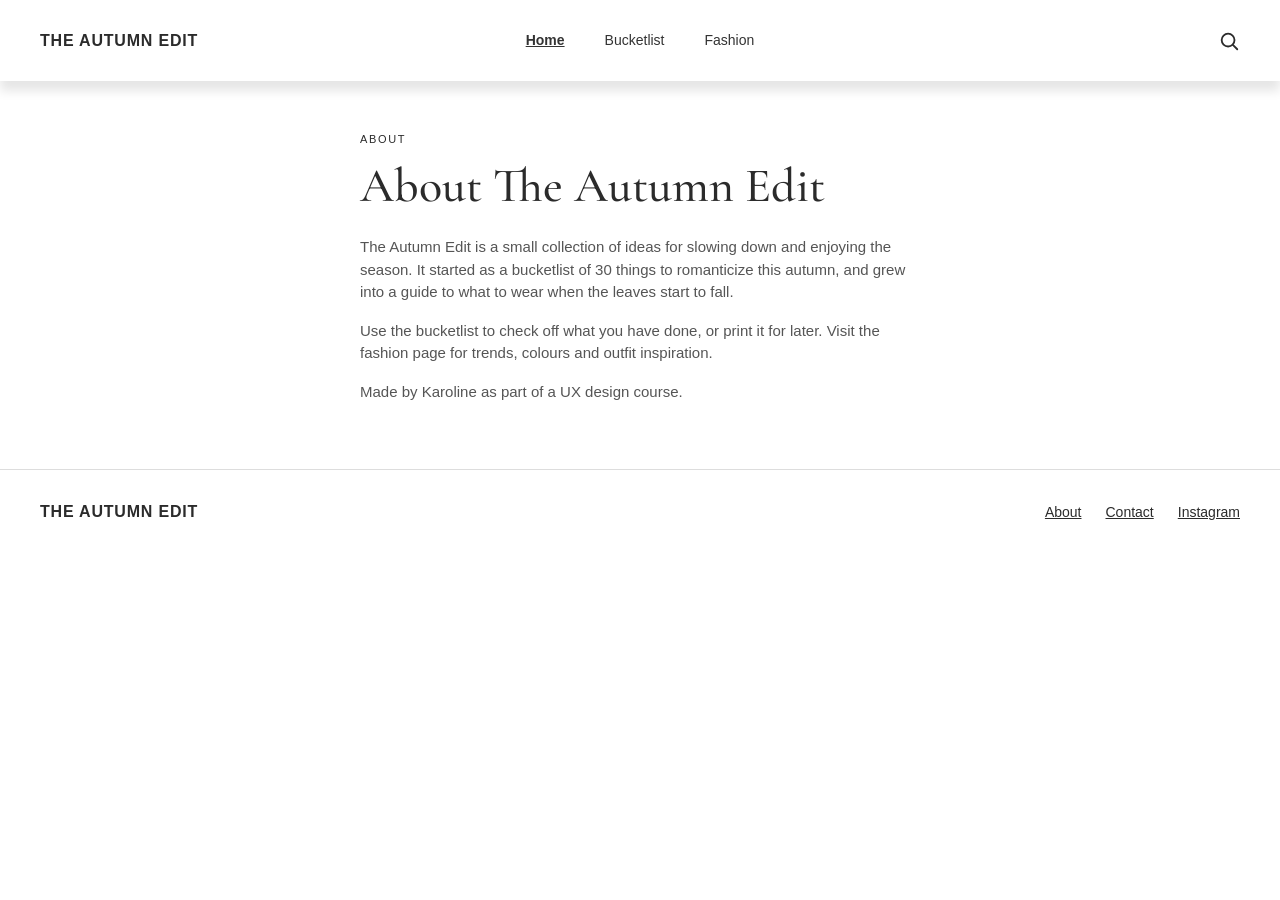
==== about.html @ 423d53aa "init" ====
<!DOCTYPE html>
<html lang="en">

<head>
    <meta charset="UTF-8">
    <meta name="viewport" content="width=device-width, initial-scale=1.0">
    <meta name="robots" content="noindex">
    <link rel="preconnect" href="https://fonts.googleapis.com">
    <link rel="preconnect" href="https://fonts.gstatic.com" crossorigin>
    <link href="https://fonts.googleapis.com/css2?family=Cormorant+Garamond:ital,wght@0,500;1,500&display=swap"
        rel="stylesheet">
    <link rel="stylesheet" href="style.css">
    <link rel="stylesheet" href="layout.css">
    <title>About</title>
</head>

<body>
    <header>
        <div>
            <p><a href="index.html">THE AUTUMN EDIT</a></p>
        </div>
        <nav>
            <ul class="menu">
                <li><a class="current" href="index.html">Home</a></li>
                <li><a href="bucketlist.html">Bucketlist</a></li>
                <li><a href="fashion.html">Fashion</a></li>
            </ul>
            <button class="burger" aria-label="Menu">
                <span class="line"></span>
                <span class="line"></span>
                <span class="line"></span>
            </button>
        </nav>
        <div class="search">
            <svg width="22" height="22" viewBox="0 0 24 24" fill="none" stroke="currentColor" stroke-width="2"
                stroke-linecap="round" aria-hidden="true">
                <circle cx="11" cy="11" r="7"></circle>
                <line x1="16.5" y1="16.5" x2="21" y2="21"></line>
            </svg>
        </div>
    </header>

    <main>

        <div class="about">
            <p class="label">ABOUT</p>
            <h1>About The Autumn Edit</h1>
            <p>The Autumn Edit is a small collection of ideas for slowing down and enjoying the season. It started as
                a bucketlist of 30 things to romanticize this autumn, and grew into a guide to what to wear when the
                leaves start to fall.</p>
            <p>Use the bucketlist to check off what you have done, or print it for later. Visit the fashion page for
                trends, colours and outfit inspiration.</p>
            <p>Made by Karoline as part of a UX design course.</p>
        </div>

    </main>

    <footer>
        <p><a href="index.html">THE AUTUMN EDIT</a></p>
        <a href="about.html">About</a>
        <a href="mailto:hello@theautumnedit.dk">Contact</a>
        <a href="https://www.instagram.com/karolinekc/" target="_blank" rel="noopener">Instagram</a>
    </footer>

    <script src="script.js"></script>
</body>

</html>
---- style.css ----
/*************** reset ****************/
* {
  margin: 0;
  padding: 0;
  box-sizing: border-box;
}

img {
  max-width: 100%;
  display: block;
}

body {
  margin: 0;
  font-family: Arial, sans-serif;
  font-size: 16px;
  line-height: 1.5;
  color: #2b2b2b;
}

h1,
h2 {
  font-family: "Cormorant Garamond", serif;
  font-weight: 500;
}

h2 {
  font-size: 40px;
  margin: 0 0 40px 0;
}

.label {
  margin: 0 0 12px 0;
  font-size: 11px;
  letter-spacing: 0.15em;
}

/*************** menu *****************/

header {
  display: flex;
  justify-content: space-between;
  align-items: center;
  padding: 20px;
  background-color: #ffffff;
  box-shadow: 0 10px 10px rgba(0, 0, 0, 0.1);

  .logo img {
    width: 50px;
    height: 50px;
  }
}

header p {
  margin: 0;
  font-weight: bold;
  letter-spacing: 0.05em;
}

nav {
  /********** desktop ***********/
  display: flex;
  align-items: center;

  @media (width < 800px) {
    /************ mobil *************/
    .menu {
      display: none;
    }

    &.active .menu {
      display: block;
      background-color: #ffffff;
      position: absolute;
      top: 100%;
      left: 0;
      width: 100%;
      padding: 8px 0;
      box-shadow: 0 10px 10px rgba(0, 0, 0, 0.1);
      z-index: 1;
    }

    &.active .menu li {
      margin: 0 20px;
    }

    &.active .menu a {
      padding: 14px 0;
      font-size: 13px;
      letter-spacing: 0.12em;
      text-transform: uppercase;
    }
  }
}

.menu {
  display: flex;
  list-style: none;
  margin: 0;
  padding: 0;

  li {
    margin-right: 20px;
  }

  li:last-child {
    margin-right: 0;
  }

  a {
    display: block;
    padding: 10px;
    color: #333333;
    text-decoration: none;
    transition: color 0.3s;
    text-align: end;
    font-size: 14px;

    &:hover {
      color: #2b1c1c;
    }
  }
}

.menu a.current {
  text-decoration: underline;
  font-weight: bold;
}

.burger {
  width: 30px;
  height: 20px;
  cursor: pointer;
  display: none;

  .line {
    display: block;
    width: 100%;
    height: 2px;
    background-color: #333333;
    margin-bottom: 5px;
    transition: 0.2s linear;
  }

  @media (width < 800px) {
    display: block;
    background-color: transparent;
    border: 0;

    &.active .line:nth-child(1) {
      transform: rotate(45deg) translate(5px, 5px);
      transition: 0.2s linear;
    }

    &.active .line:nth-child(2) {
      opacity: 0;
      transition: 0.15s linear;
    }

    &.active .line:nth-child(3) {
      transform: rotate(-45deg) translate(5px, -5px);
      transition: 0.2s linear;
    }
  }
}

/*************** hero *****************/

.hero {
  text-align: center;
  color: white;
}

.hero h1 {
  font-size: 64px;
}

.hero p {
  margin-top: 16px;
  font-size: 16px;
}

.hero a {
  padding: 20px 50px;
  background-color: #4a3219;
  color: white;
  font-size: 14px;
  font-weight: bold;
  letter-spacing: 0.05em;
  text-decoration: none;
}

.overlap {
  text-align: center;
}

/*************** billedtekster ********/

.overlap p,
.grid_1-1-1-1 p {
  margin: 12px 0 0 0;
  font-family: "Cormorant Garamond", serif;
  font-size: 16px;
  font-style: italic;
}

/*************** kategorier ***********/

.categories li {
  border-bottom: 1px solid #ddd;
}

.categories li p {
  margin: 0;
  font-size: 11px;
}

.categories li p:first-child {
  font-family: "Cormorant Garamond", serif;
  font-size: 20px;
}

.categories li a {
  font-family: "Cormorant Garamond", serif;
  font-size: 22px;
  color: inherit;
  text-decoration: underline;
}

/*************** bucketlist ***********/

.progress {
  border-top: 1px solid #2b2b2b;
  border-bottom: 1px solid #2b2b2b;
}

.progress p {
  font-size: 14px;
}

.progress ul li {
  padding: 8px 20px;
  border-radius: 999px;
  font-size: 13px;
  cursor: pointer;
}

.progress ul li.active {
  background-color: #1a1a1a;
  color: white;
}

.number {
  font-family: "Cormorant Garamond", serif;
  font-size: 48px;
  line-height: 1;
  color: #999;
}

.number + h2 {
  margin-bottom: 8px;
  font-size: 36px;
}

.number + h2::after {
  background-color: #999;
}

.number + h2 + p {
  margin-bottom: 24px;
  font-size: 11px;
}

.todo li {
  border-bottom: 1px solid #ddd;
  font-size: 13px;
}

.todo input {
  accent-color: #2b2b2b;
}

.todo + p {
  margin-top: 16px;
  font-size: 11px;
  letter-spacing: 0.1em;
  text-transform: uppercase;
  color: #777;
}

/*************** afslutning ***********/

.cta {
  text-align: center;
}

.cta p:not(.label) {
  font-size: 12px;
}

.cta a {
  border: 1px solid #1a1a1a;
  font-size: 11px;
  font-weight: bold;
  letter-spacing: 0.05em;
  text-decoration: none;
  color: #1a1a1a;
}

.cta a:first-of-type {
  background-color: #1a1a1a;
  color: white;
}

.cta a + p:not(.label) {
  margin-top: 32px;
  font-size: 11px;
  color: #777;
}

/*************** fashion **************/

.intro h1 {
  margin-bottom: 16px;
  font-size: 48px;
  line-height: 1.1;
}

.intro p:not(.label) {
  max-width: 360px;
  font-size: 13px;
  color: #555;
}

.grid_1-1-1 h3 {
  margin: 16px 0 6px 0;
  font-family: "Cormorant Garamond", serif;
  font-size: 22px;
  font-weight: 500;
}

.grid_1-1-1 p {
  font-size: 12px;
  color: #555;
}

.grid_1-1-1-1-1 p {
  margin-top: 8px;
  font-size: 10px;
  letter-spacing: 0.1em;
  text-transform: uppercase;
}

.cocoa {
  background-color: #45301f;
}

.olive {
  background-color: #5c6a3f;
}

.charcoal {
  background-color: #38383a;
}

.denim {
  background-color: #5f7794;
}

.camel {
  background-color: #c0a56e;
}

.featured h2 {
  margin-bottom: 16px;
}

.featured p:not(.label) {
  max-width: 360px;
  margin-bottom: 28px;
  font-size: 13px;
  color: #555;
}

.featured a {
  border: 1px solid #1a1a1a;
  font-size: 11px;
  font-weight: bold;
  letter-spacing: 0.05em;
  text-decoration: none;
  color: #1a1a1a;
}

/*************** about ****************/

.about h1 {
  margin-bottom: 24px;
  font-size: 48px;
  line-height: 1.1;
}

.about p:not(.label) {
  margin-bottom: 16px;
  font-size: 15px;
  color: #555;
}

/*************** bund *****************/

footer {
  border-top: 1px solid #ddd;
}

footer p {
  font-weight: bold;
  letter-spacing: 0.05em;
}

footer a {
  font-size: 14px;
  color: inherit;
  text-decoration: underline;
}

/*************** logo-link ************/

header p a,
footer p a {
  color: inherit;
  font-size: inherit;
  text-decoration: none;
}

/*************** mobil ****************/

@media (max-width: 800px) {
  .hero h1 {
    font-size: 40px;
  }

  h2 {
    font-size: 32px;
  }

  .intro h1,
  .about h1 {
    font-size: 36px;
  }

  .number,
  .number + h2 + p {
    text-align: center;
  }
}
---- layout.css ----
/************** layout **************/
img {
  max-width: 100%;
  display: block;
}

/* menu */
header {
  position: relative;
  display: grid;
  grid-template-columns: 1fr auto 1fr;
  align-items: center;
  padding: 20px 40px;
  background-color: #ffffff;
  box-shadow: 0 10px 10px rgba(0, 0, 0, 0.1);
}

.search {
  justify-self: end;
  display: flex;
}

/* afsnit */
main > div {
  max-width: 1200px;
  margin: 0 auto;
  padding: 50px 40px;
}

/* hero */
.hero {
  position: relative;
  isolation: isolate;
  min-height: calc(100vh - 94px);
  max-width: none;
  margin: 0;
  padding: 0 0 140px 0;
  display: flex;
  flex-direction: column;
  align-items: center;
  justify-content: center;
}

.hero img {
  position: absolute;
  top: 0;
  left: 0;
  width: 100%;
  height: 100%;
  object-fit: cover;
  z-index: -1;
}

.hero h1 {
  max-width: 400px;
}

.hero a {
  margin-top: 32px;
}

.overlap {
  position: relative;
  margin-top: -100px;
  padding: 0 40px 80px 40px;
  display: flex;
  flex-direction: column;
  align-items: center;
}

.overlap img {
  width: 330px;
}

/* grid */
.grid_1-1,
.grid_1-1-1,
.grid_1-1-1-1,
.grid_1-1-1-1-1 {
  display: grid;
  gap: 20px;
}

.grid_1-1-1 {
  grid-template-columns: 1fr 1fr 1fr;
}

.grid_1-1-1-1 img,
.grid_1-1-1-1-1 img,
.grid_1-1-1 img {
  width: 100%;
  aspect-ratio: 3 / 4;
  object-fit: cover;
}

.flex {
  display: flex;
}

.order {
  order: -1;
}

/* de to overlappende billeder */
.collage {
  position: relative;
  min-height: 550px;
}

.collage img:first-child {
  width: 65%;
  margin-left: auto;
}

.collage img:last-child {
  position: absolute;
  left: 0;
  bottom: 0;
  width: 50%;
}

/* bucketlist: fremgang og filtre */
.progress {
  justify-content: space-between;
  align-items: center;
  margin: 24px auto 0 auto;
  padding-top: 20px;
  padding-bottom: 20px;
}

.progress ul {
  list-style: none;
  gap: 8px;
}

/* bucketlist: kategorier */
.grid_1-1 > img {
  width: 100%;
  aspect-ratio: 4 / 5;
  object-fit: cover;
}

.number + h2 {
  display: flex;
  align-items: center;
  gap: 20px;
}

.number + h2::after {
  content: "";
  width: 80px;
  height: 1px;
}

.todo {
  list-style: none;
  margin: 0;
  padding: 0;
}

.todo li {
  padding: 10px 0;
}

.todo label {
  display: flex;
  align-items: center;
  gap: 12px;
  cursor: pointer;
}

.todo input {
  width: 16px;
  height: 16px;
}

/* bucketlist: afslutning */
.cta p:not(.label) {
  max-width: 420px;
  margin: 0 auto 24px auto;
}

.cta a {
  display: inline-block;
  margin: 0 4px;
  padding: 14px 28px;
}

.gallery {
  max-width: none;
  margin: 0;
  padding: 0;
  gap: 0;
}

.gallery img {
  aspect-ratio: 5 / 6;
}

/* skjul kategori når man filtrerer */
.hide {
  display: none;
}

/* fashion */
.top {
  max-width: none;
  margin: 0;
  padding: 0;
  gap: 10px;
}

.intro > img {
  aspect-ratio: 4 / 3;
}

.row {
  max-width: none;
  margin: 0;
  padding: 0;
  gap: 10px;
}

.row img {
  width: 100%;
  aspect-ratio: 3 / 4;
  object-fit: cover;
}

.cocoa,
.olive,
.charcoal,
.denim,
.camel {
  height: 120px;
}

.featured a {
  display: inline-block;
  padding: 14px 28px;
}

/* about */
.about {
  max-width: 640px;
}

/* kategorier på forsiden */
.categories {
  list-style: none;
  margin: 0;
  padding: 0;
}

.categories li {
  display: grid;
  grid-template-columns: 50px 1fr 30px;
  align-items: center;
  padding: 20px 0;
}

.categories li p:first-child {
  grid-column: 1;
  grid-row: 1 / 3;
}

.categories li a {
  grid-column: 2;
  grid-row: 1;
}

.categories li p:last-child {
  grid-column: 2;
  grid-row: 2;
}

.categories li::after {
  content: "→";
  grid-column: 3;
  grid-row: 1 / 3;
  justify-self: end;
}

/* bund */
footer {
  display: flex;
  align-items: center;
  gap: 24px;
  padding: 30px 40px;
}

footer p {
  margin: 0 auto 0 0;
}

/************** desktop **************/
@media (min-width: 801px) {
  .grid_1-1 {
    grid-template-columns: 1fr 1fr;
  }

  .grid_1-1:has(.number) {
    align-items: center;
    gap: 80px;
  }

  .intro,
  .featured {
    align-items: center;
    gap: 80px;
  }

  .grid_1-1-1-1 {
    grid-template-columns: 1fr 1fr 1fr 1fr;
  }

  .grid_1-1-1-1-1 {
    grid-template-columns: 1fr 1fr 1fr 1fr 1fr;
  }
}

/************** mobil **************/
@media (max-width: 800px) {
  header {
    display: flex;
    justify-content: space-between;
  }

  .search {
    display: none;
  }

  .grid_1-1-1-1,
  .grid_1-1-1-1-1 {
    grid-template-columns: 1fr 1fr;
  }

  .gallery {
    grid-template-columns: 1fr 1fr 1fr 1fr;
  }

  main > div {
    padding: 40px 20px;
  }

  .hero {
    justify-content: flex-end;
    padding: 0 0 130px 0;
  }

  .overlap {
    padding: 0 20px 40px 20px;
  }

  .collage {
    min-height: 400px;
  }

  .progress {
    flex-direction: column;
    align-items: flex-start;
    gap: 16px;
  }

  .progress ul {
    flex-wrap: wrap;
  }

  .number + h2 {
    justify-content: center;
  }

  .number + h2::after {
    display: none;
  }

  .grid_1-1 > img {
    order: -1;
    width: 70%;
    margin: 0 auto;
  }

  .cta a {
    display: block;
    margin: 0 0 12px 0;
  }

  .top {
    padding: 0;
  }

  header,
  footer {
    padding: 20px;
  }

  /* fashion: tekst først, så billede */
  .intro > img,
  .featured > img {
    order: 0;
    width: 100%;
    margin: 0;
  }

  /* fashion: tre trends, 2 øverst og 1 i midten */
  .grid_1-1-1:has(h3) {
    grid-template-columns: 1fr 1fr;
    gap: 10px;
    text-align: center;
  }

  .grid_1-1-1:has(h3) > div:nth-child(3) {
    grid-column: 1 / -1;
    width: calc(50% - 5px);
    justify-self: center;
  }

  /* fashion: billedrække, 3 øverst og 2 i midten */
  .grid_1-1-1-1-1:has(> img) {
    grid-template-columns: repeat(6, 1fr);
    gap: 10px;
    padding: 0 20px;
  }

  .grid_1-1-1-1-1 > img:nth-child(-n + 3) {
    grid-column: span 2;
  }

  .grid_1-1-1-1-1 > img:nth-child(4) {
    grid-column: 2 / span 2;
  }

  .grid_1-1-1-1-1 > img:nth-child(5) {
    grid-column: 4 / span 2;
  }

  /* fashion: farver, 5 på en række */
  .grid_1-1-1-1-1:has(> div) {
    grid-template-columns: repeat(5, 1fr);
    gap: 10px;
  }
}
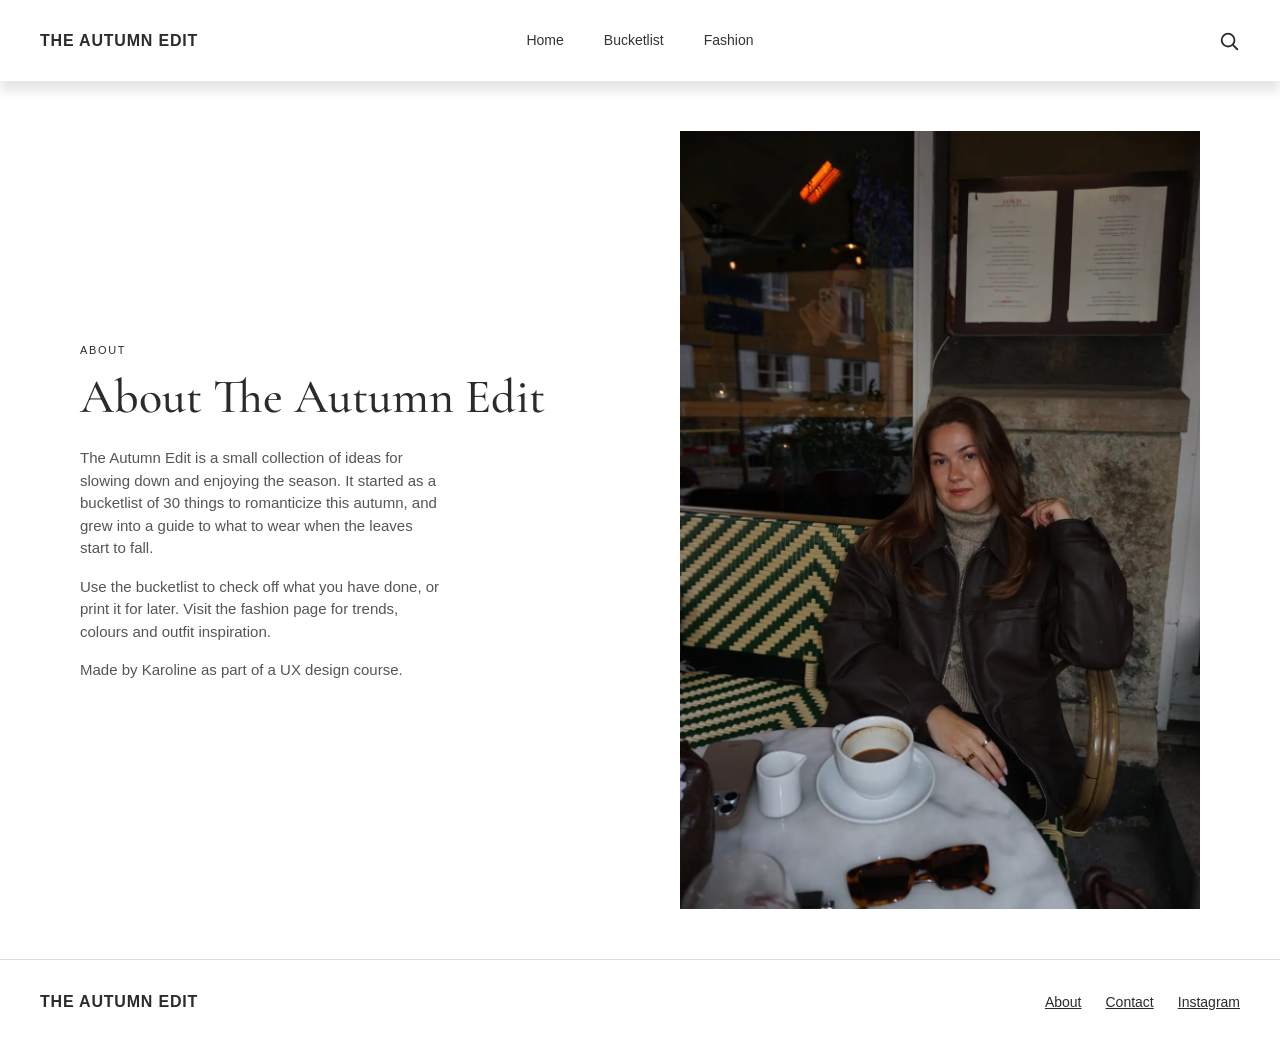
==== commit a40f5ed2: "version 2 ændringer" ====
--- a/about.html
+++ b/about.html
@@ -5,6 +5,7 @@
     <meta charset="UTF-8">
     <meta name="viewport" content="width=device-width, initial-scale=1.0">
     <meta name="robots" content="noindex">
+    <link rel="icon" href="favicon.png" type="image/png">
     <link rel="preconnect" href="https://fonts.googleapis.com">
     <link rel="preconnect" href="https://fonts.gstatic.com" crossorigin>
     <link href="https://fonts.googleapis.com/css2?family=Cormorant+Garamond:ital,wght@0,500;1,500&display=swap"
@@ -21,7 +22,7 @@
         </div>
         <nav>
             <ul class="menu">
-                <li><a class="current" href="index.html">Home</a></li>
+                <li><a href="index.html">Home</a></li>
                 <li><a href="bucketlist.html">Bucketlist</a></li>
                 <li><a href="fashion.html">Fashion</a></li>
             </ul>
@@ -42,15 +43,20 @@
 
     <main>
 
-        <div class="about">
-            <p class="label">ABOUT</p>
-            <h1>About The Autumn Edit</h1>
-            <p>The Autumn Edit is a small collection of ideas for slowing down and enjoying the season. It started as
-                a bucketlist of 30 things to romanticize this autumn, and grew into a guide to what to wear when the
-                leaves start to fall.</p>
-            <p>Use the bucketlist to check off what you have done, or print it for later. Visit the fashion page for
-                trends, colours and outfit inspiration.</p>
-            <p>Made by Karoline as part of a UX design course.</p>
+        <div class="grid_1-1 intro">
+            <div class="about">
+                <p class="label">ABOUT</p>
+                <h1>About The Autumn Edit</h1>
+                <p>The Autumn Edit is a small collection of ideas for slowing down and enjoying the season. It started
+                    as
+                    a bucketlist of 30 things to romanticize this autumn, and grew into a guide to what to wear when the
+                    leaves start to fall.</p>
+                <p>Use the bucketlist to check off what you have done, or print it for later. Visit the fashion page for
+                    trends, colours and outfit inspiration.</p>
+                <p>Made by Karoline as part of a UX design course.</p>
+            </div>
+            <img class="about-img" src="./imgs/about/about.webp"
+                alt="Karoline sidder på en café i en brun læderjakke med en kop kaffe">
         </div>
 
     </main>
--- a/layout.css
+++ b/layout.css
@@ -343,27 +343,41 @@
     padding: 40px 20px;
   }
 
+  /* hero: samme udseende som på computer */
   .hero {
     justify-content: flex-end;
-    padding: 0 0 130px 0;
+    padding: 0 20px 130px 20px;
+  }
+
+  .hero h1 {
+    font-size: 64px;
   }
 
   .overlap {
     padding: 0 20px 40px 20px;
   }
 
+  /* forsiden: kategorier */
+  h2 + .categories {
+    margin-top: -24px;
+  }
+
   .collage {
     min-height: 400px;
-  }
-
+    margin-top: 30px;
+  }
+
+  /* bucketlist: progress i midten */
   .progress {
     flex-direction: column;
-    align-items: flex-start;
+    align-items: center;
     gap: 16px;
+    text-align: center;
   }
 
   .progress ul {
     flex-wrap: wrap;
+    justify-content: center;
   }
 
   .number + h2 {
@@ -389,9 +403,20 @@
     padding: 0;
   }
 
+  /* footer: logo på én linje, links under */
   header,
   footer {
     padding: 20px;
+  }
+
+  footer {
+    flex-wrap: wrap;
+    gap: 12px 24px;
+  }
+
+  footer p {
+    width: 100%;
+    white-space: nowrap;
   }
 
   /* fashion: tekst først, så billede */
@@ -405,8 +430,12 @@
   /* fashion: tre trends, 2 øverst og 1 i midten */
   .grid_1-1-1:has(h3) {
     grid-template-columns: 1fr 1fr;
-    gap: 10px;
+    gap: 30px 10px;
     text-align: center;
+  }
+
+  .grid_1-1-1:has(h3) h3 {
+    margin-top: 24px;
   }
 
   .grid_1-1-1:has(h3) > div:nth-child(3) {
@@ -434,9 +463,23 @@
     grid-column: 4 / span 2;
   }
 
-  /* fashion: farver, 5 på en række */
+  /* fashion: farver, 5 på en række med ens kolonner */
   .grid_1-1-1-1-1:has(> div) {
-    grid-template-columns: repeat(5, 1fr);
+    grid-template-columns: repeat(5, minmax(0, 1fr));
     gap: 10px;
   }
-}
+
+  .grid_1-1-1-1-1:has(> div) p {
+    font-size: 9px;
+    letter-spacing: 0.05em;
+    text-align: center;
+  }
+}
+/* about: vis hele billedet i højt format (overskriver .intro > img og .grid_1-1 > img) */
+.intro > .about-img {
+  width: 100%;
+  height: auto;
+  aspect-ratio: auto;
+  object-fit: contain;
+  align-self: start;
+}
